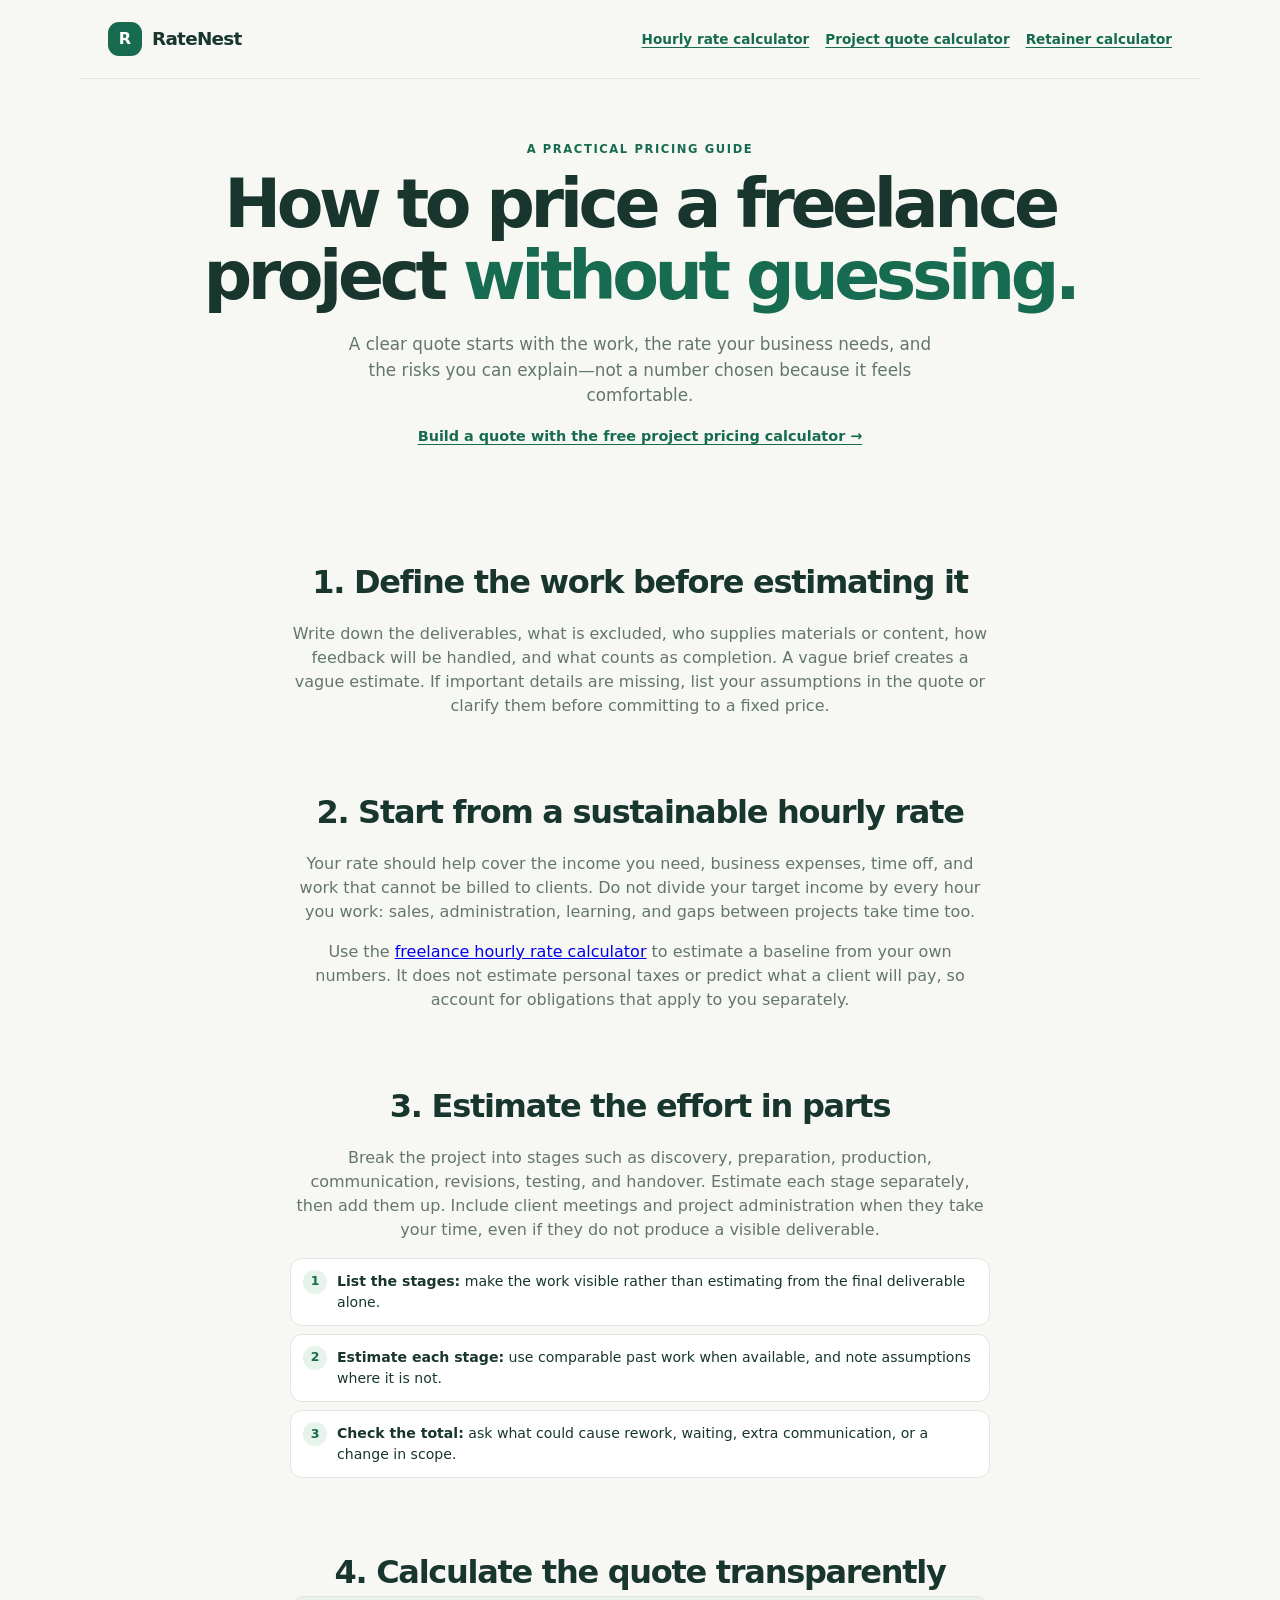
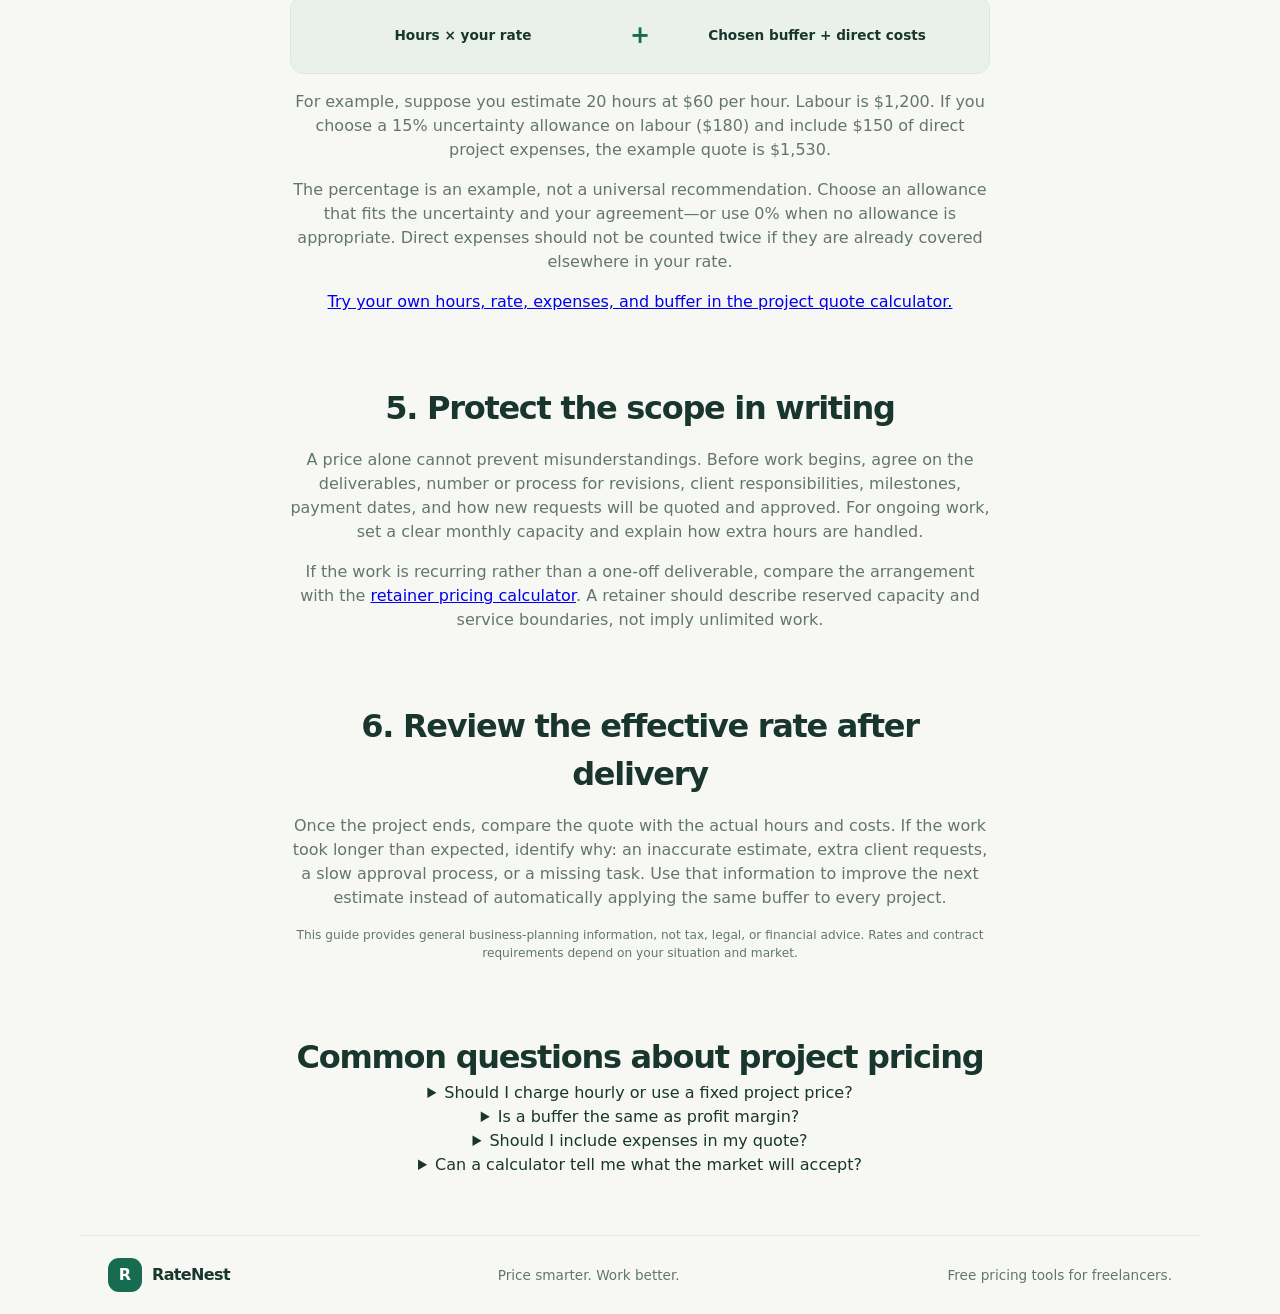
==== how-to-price-a-freelance-project.html @ a3d27e1e "feat: add practical freelance project pricing guide" ====
<!doctype html>
<html lang="en">
<head>
  <meta charset="utf-8">
  <meta name="viewport" content="width=device-width, initial-scale=1">
  <meta name="theme-color" content="#102c26">
  <meta name="description" content="Learn a practical way to price a freelance project: estimate effort, set a sustainable rate, account for direct costs and uncertainty, and define scope clearly.">
  <title>How to Price a Freelance Project — RateNest</title>
  <link rel="canonical" href="https://ratenest.pages.dev/how-to-price-a-freelance-project">
  <meta property="og:type" content="article">
  <meta property="og:site_name" content="RateNest">
  <meta property="og:title" content="How to Price a Freelance Project — RateNest">
  <meta property="og:description" content="A practical, transparent method for estimating project effort, costs, uncertainty, and scope before sending a quote.">
  <meta property="og:url" content="https://ratenest.pages.dev/how-to-price-a-freelance-project">
  <meta name="twitter:card" content="summary">
  <link rel="stylesheet" href="./styles.css">
  <script type="application/ld+json">
  {
    "@context": "https://schema.org",
    "@type": "Article",
    "headline": "How to Price a Freelance Project",
    "description": "A practical method for estimating freelance project effort, direct costs, uncertainty, and scope.",
    "mainEntityOfPage": "https://ratenest.pages.dev/how-to-price-a-freelance-project",
    "publisher": { "@type": "Organization", "name": "RateNest", "url": "https://ratenest.pages.dev/" }
  }
  </script>
</head>
<body>
  <a class="skip-link" href="#guide-content">Skip to the guide</a>
  <header class="site-header">
    <a class="brand" href="./"><span class="brand-mark" aria-hidden="true">R</span> RateNest</a>
    <nav aria-label="Pricing tools">
      <a href="./">Hourly rate calculator</a>
      <a href="./project-pricing.html">Project quote calculator</a>
      <a href="./retainer-pricing.html">Retainer calculator</a>
    </nav>
  </header>
  <main id="guide-content">
    <section class="hero">
      <p class="eyebrow">A PRACTICAL PRICING GUIDE</p>
      <h1>How to price a freelance project <span>without guessing.</span></h1>
      <p class="hero-copy">A clear quote starts with the work, the rate your business needs, and the risks you can explain—not a number chosen because it feels comfortable.</p>
      <p class="tool-link"><a href="./project-pricing.html">Build a quote with the free project pricing calculator →</a></p>
    </section>

    <section class="explainer">
      <h2>1. Define the work before estimating it</h2>
      <p>Write down the deliverables, what is excluded, who supplies materials or content, how feedback will be handled, and what counts as completion. A vague brief creates a vague estimate. If important details are missing, list your assumptions in the quote or clarify them before committing to a fixed price.</p>
    </section>

    <section class="explainer">
      <h2>2. Start from a sustainable hourly rate</h2>
      <p>Your rate should help cover the income you need, business expenses, time off, and work that cannot be billed to clients. Do not divide your target income by every hour you work: sales, administration, learning, and gaps between projects take time too.</p>
      <p>Use the <a href="./">freelance hourly rate calculator</a> to estimate a baseline from your own numbers. It does not estimate personal taxes or predict what a client will pay, so account for obligations that apply to you separately.</p>
    </section>

    <section class="explainer">
      <h2>3. Estimate the effort in parts</h2>
      <p>Break the project into stages such as discovery, preparation, production, communication, revisions, testing, and handover. Estimate each stage separately, then add them up. Include client meetings and project administration when they take your time, even if they do not produce a visible deliverable.</p>
      <ol class="steps">
        <li><strong>List the stages:</strong> make the work visible rather than estimating from the final deliverable alone.</li>
        <li><strong>Estimate each stage:</strong> use comparable past work when available, and note assumptions where it is not.</li>
        <li><strong>Check the total:</strong> ask what could cause rework, waiting, extra communication, or a change in scope.</li>
      </ol>
    </section>

    <section class="explainer">
      <h2>4. Calculate the quote transparently</h2>
      <div class="formula"><span>Hours × your rate</span><span class="formula-line" aria-hidden="true">+</span><span>Chosen buffer + direct costs</span></div>
      <p>For example, suppose you estimate 20 hours at $60 per hour. Labour is $1,200. If you choose a 15% uncertainty allowance on labour ($180) and include $150 of direct project expenses, the example quote is $1,530.</p>
      <p>The percentage is an example, not a universal recommendation. Choose an allowance that fits the uncertainty and your agreement—or use 0% when no allowance is appropriate. Direct expenses should not be counted twice if they are already covered elsewhere in your rate.</p>
      <p><a href="./project-pricing.html">Try your own hours, rate, expenses, and buffer in the project quote calculator.</a></p>
    </section>

    <section class="explainer">
      <h2>5. Protect the scope in writing</h2>
      <p>A price alone cannot prevent misunderstandings. Before work begins, agree on the deliverables, number or process for revisions, client responsibilities, milestones, payment dates, and how new requests will be quoted and approved. For ongoing work, set a clear monthly capacity and explain how extra hours are handled.</p>
      <p>If the work is recurring rather than a one-off deliverable, compare the arrangement with the <a href="./retainer-pricing.html">retainer pricing calculator</a>. A retainer should describe reserved capacity and service boundaries, not imply unlimited work.</p>
    </section>

    <section class="explainer">
      <h2>6. Review the effective rate after delivery</h2>
      <p>Once the project ends, compare the quote with the actual hours and costs. If the work took longer than expected, identify why: an inaccurate estimate, extra client requests, a slow approval process, or a missing task. Use that information to improve the next estimate instead of automatically applying the same buffer to every project.</p>
      <p class="fine-print">This guide provides general business-planning information, not tax, legal, or financial advice. Rates and contract requirements depend on your situation and market.</p>
    </section>

    <section class="explainer guide-faq" aria-labelledby="guide-faq-heading">
      <h2 id="guide-faq-heading">Common questions about project pricing</h2>
      <details>
        <summary>Should I charge hourly or use a fixed project price?</summary>
        <p>Hourly billing can fit work where scope is uncertain or changes frequently. A fixed price can suit defined deliverables when you can estimate the work and agree on how changes are handled. Neither model removes the need to define expectations.</p>
      </details>
      <details>
        <summary>Is a buffer the same as profit margin?</summary>
        <p>No. Adding a percentage to labour is a markup-style allowance. A target profit margin is calculated differently, so do not label the buffer as a guaranteed margin or profit.</p>
      </details>
      <details>
        <summary>Should I include expenses in my quote?</summary>
        <p>Include direct costs the client price needs to cover, such as project materials or subcontractors. Make clear what is included and avoid counting a cost twice.</p>
      </details>
      <details>
        <summary>Can a calculator tell me what the market will accept?</summary>
        <p>No. A calculator makes your assumptions and arithmetic clearer. Client budgets, specialist experience, alternatives, the value of the outcome, and your market also affect what price is viable.</p>
      </details>
    </section>
  </main>
  <footer><a class="brand footer-brand" href="./"><span class="brand-mark" aria-hidden="true">R</span> RateNest</a><span>Price smarter. Work better.</span><span>Free pricing tools for freelancers.</span></footer>
</body>
</html>
---- styles.css ----
:root{color-scheme:light;--ink:#18352e;--muted:#64756f;--green:#176b50;--mint:#e5f3eb;--paper:#f7f8f4;--line:#e0e7e1;--white:#fff;--gold:#f4c76a;font-family:Inter,ui-sans-serif,system-ui,-apple-system,BlinkMacSystemFont,"Segoe UI",sans-serif}*{box-sizing:border-box}body{margin:0;background:var(--paper);color:var(--ink);line-height:1.5}.site-header,footer{max-width:1120px;margin:auto;padding:22px 28px;display:flex;align-items:center;justify-content:space-between;gap:16px}.site-header{border-bottom:1px solid var(--line)}.brand{display:inline-flex;align-items:center;gap:10px;text-decoration:none;color:var(--ink);font-size:1.15rem;font-weight:800;letter-spacing:-.04em}.brand-mark{display:grid;place-items:center;width:34px;height:34px;border-radius:11px;background:var(--green);color:white;font-size:1rem;letter-spacing:0}.header-note,footer span{font-size:.85rem;color:var(--muted)}main{max-width:1000px;margin:auto;padding:0 24px}.hero{text-align:center;padding:62px 0 40px}.eyebrow{font-size:.72rem;letter-spacing:.14em;font-weight:800;color:var(--green);margin:0 0 10px}.hero h1{font-size:clamp(2.2rem,6vw,4.25rem);letter-spacing:-.065em;line-height:1.06;margin:0;font-weight:800}.hero h1 span{color:var(--green)}.hero-copy{max-width:610px;margin:20px auto 0;color:var(--muted);font-size:1.05rem}.calculator-layout{display:grid;grid-template-columns:minmax(0,1.12fr) minmax(280px,.88fr);gap:22px;align-items:stretch}.calculator-card,.result-card{border:1px solid var(--line);border-radius:22px;padding:28px;background:var(--white);box-shadow:0 12px 35px #173d2910}.section-heading{display:flex;flex-wrap:wrap;align-items:center;justify-content:space-between;gap:12px;margin-bottom:24px}.section-heading h2,.explainer h2{font-size:1.5rem;letter-spacing:-.04em;margin:0}.currency-control{display:grid;gap:4px;font-size:.7rem;color:var(--muted)}select,input{font:inherit}.currency-control select{border:1px solid var(--line);background:#fff;border-radius:9px;padding:8px;color:var(--ink);font-weight:700}.field{margin:0 0 20px}.field label,.range-label label{font-weight:700;font-size:.9rem}.required{color:var(--green)}.field-help{font-size:.78rem;color:var(--muted);margin:4px 0 9px}.field input[type=number],.field input[type=text]{width:100%;padding:12px 13px;border:1px solid #d7e0d9;border-radius:10px;background:#fcfdfb;color:var(--ink);font-size:1rem;outline:none}.field input:focus,select:focus,button:focus-visible{outline:3px solid #8ac8a7;outline-offset:2px}.field-row{display:grid;grid-template-columns:1fr 1fr;gap:16px}.range-label{display:flex;justify-content:space-between;align-items:center}.range-label output{font-weight:800;color:var(--green);background:var(--mint);border-radius:7px;padding:3px 9px;font-size:.85rem}input[type=range]{width:100%;accent-color:var(--green);margin:12px 0 0}.range-ends{display:flex;justify-content:space-between;font-size:.7rem;color:var(--muted)}.calculate-button{width:100%;border:0;border-radius:11px;background:var(--green);color:white;padding:15px 18px;font-weight:800;font-size:.95rem;cursor:pointer;display:flex;justify-content:space-between;align-items:center}.calculate-button:hover{background:#10553f}.privacy-note{font-size:.75rem;color:var(--muted);text-align:center;margin:13px 0 0}.result-card{background:#12372d;color:white;border-color:#12372d;display:flex;flex-direction:column}.result-top{display:flex;align-items:center;gap:10px}.result-icon{display:grid;place-items:center;background:#285747;color:#c6f1d7;width:34px;height:34px;border-radius:10px;font-size:1.2rem}.result-label{font-size:.7rem;letter-spacing:.11em;font-weight:800;color:#c5d9ce}.rate-result{font-size:clamp(2.7rem,5vw,3.65rem);letter-spacing:-.065em;line-height:1.1;font-weight:800;margin:26px 0 9px;overflow-wrap:anywhere}.rate-result span{font-size:1rem;letter-spacing:0;color:#c5d9ce;font-weight:500;margin-left:5px}.result-summary{font-size:.84rem;color:#d2e1d9;margin:0}.result-divider{height:1px;background:#ffffff25;margin:25px 0 17px}.result-stat{display:flex;flex-wrap:wrap;justify-content:space-between;gap:4px 12px;margin:0 0 15px;font-size:.79rem}.result-stat span{color:#c5d9ce}.result-stat strong{overflow-wrap:anywhere;text-align:right}.result-tip{display:flex;gap:10px;padding:14px;background:#204b3c;border-radius:12px;margin-top:auto;color:#f7d98e}.result-tip p{font-size:.76rem;color:#e0ebe4;margin:0}.result-tip strong{color:#fff}.copy-button{background:transparent;border:1px solid #759b89;color:white;border-radius:10px;padding:11px;margin-top:16px;font:inherit;font-weight:700;cursor:pointer}.copy-button:hover{background:#ffffff12}.copy-status{font-size:.75rem;min-height:1em;text-align:center;margin:7px 0 0;color:#d0f3dc}.explainer{max-width:700px;margin:70px auto 58px;text-align:center}.explainer h2{font-size:2rem}.explainer>p:not(.eyebrow){color:var(--muted)}.formula{display:grid;grid-template-columns:1fr auto 1fr;align-items:center;gap:15px;background:#eaf1eb;border:1px solid #dce7dd;padding:20px;border-radius:14px;font-size:.85rem;font-weight:700}.formula-line{font-size:1.5rem;color:var(--green)}.fine-print{font-size:.76rem!important}footer{border-top:1px solid var(--line);flex-wrap:wrap}.footer-brand{font-size:1rem}@media(max-width:740px){.site-header,footer{padding:17px 20px}main{padding:0 16px}.hero{padding:43px 0 28px}.hero-copy{font-size:.95rem}.calculator-layout{grid-template-columns:minmax(0,1fr)}.calculator-card,.result-card{padding:22px;border-radius:18px}.result-card{min-height:390px}.explainer{margin:48px auto}.formula{grid-template-columns:1fr;gap:8px}.formula-line{line-height:1}.header-note{font-size:.75rem}footer{justify-content:center;text-align:center}footer span{width:100%}}@media(prefers-reduced-motion:reduce){*{scroll-behavior:auto!important;transition:none!important}}
/* --- Additions: accessibility, validation, new content sections, print --- */
.sr-only{position:absolute;width:1px;height:1px;margin:-1px;padding:0;overflow:hidden;clip:rect(0,0,0,0);white-space:nowrap;border:0}
.skip-link{position:absolute;left:12px;top:-60px;background:var(--green);color:#fff;padding:10px 14px;border-radius:8px;z-index:10;font-weight:700}
.skip-link:focus{top:12px}
.noscript-note{background:#fff7e0;border:1px solid #ecd9a0;border-radius:10px;padding:12px 14px;font-size:.85rem;margin:0 0 16px}
.currency-control{font-size:.75rem}
.currency-control select{min-height:44px;min-width:84px}
.range-ends{font-size:.75rem}
.field-error{color:#b42318;font-size:.8rem;font-weight:600;margin:6px 0 0}
.field-error[hidden]{display:none}
.field input[aria-invalid=true]{border-color:#b42318;background:#fff8f7}
input[type=range]:focus-visible{outline:3px solid #8ac8a7;outline-offset:4px}
.rate-result.is-empty{color:#c5d9ce}
.copy-button:disabled{opacity:.5;cursor:not-allowed}
.explainer h3{font-size:1.05rem;letter-spacing:-.02em;margin:26px 0 10px}
.steps{list-style:none;counter-reset:step;padding:0;margin:0 0 20px;text-align:left;display:grid;gap:8px}
.steps li{counter-increment:step;background:var(--white);border:1px solid var(--line);border-radius:12px;padding:12px 14px 12px 46px;position:relative;font-size:.88rem;overflow-wrap:anywhere}
.steps li::before{content:counter(step);position:absolute;left:12px;top:11px;width:24px;height:24px;border-radius:50%;background:var(--mint);color:var(--green);font-weight:800;font-size:.78rem;display:grid;place-items:center}
.scenarios{max-width:760px}
.scenario-table{width:100%;border-collapse:collapse;background:var(--white);border:1px solid var(--line);border-radius:14px;overflow:hidden;font-size:.88rem;text-align:left}
.scenario-table th,.scenario-table td{padding:12px 14px;border-bottom:1px solid var(--line)}
.scenario-table thead th{background:#eaf1eb;font-size:.78rem}
.scenario-table tbody tr:last-child>*{border-bottom:0}
.scenario-table td:last-child{font-weight:800;color:var(--green)}
.faq{text-align:left;max-width:700px}
.faq h2{text-align:center;margin-bottom:18px}
.faq details{background:var(--white);border:1px solid var(--line);border-radius:12px;margin:0 0 10px;padding:0 16px}
.faq summary{cursor:pointer;font-weight:700;padding:14px 0;min-height:44px}
.faq details[open] summary{border-bottom:1px solid var(--line);margin-bottom:12px}
.faq details p{margin:0 0 14px;font-size:.9rem;color:var(--muted)}
@media(max-width:740px){.scenario-table th,.scenario-table td{padding:10px 8px;font-size:.8rem}}
@media print{.site-header,.skip-link,.calculate-button,.privacy-note,.copy-button,.copy-status,footer,.faq{display:none!important}body{background:#fff}.calculator-layout{grid-template-columns:1fr 1fr}.calculator-card,.result-card{box-shadow:none}.result-card{background:#fff;color:#000;border:1px solid #999}.result-card *{color:#000!important}.hero{padding:16px 0}}
@media(max-width:740px){.field-row .field label{display:block;min-height:3em}}
/* Reflow and focus fixes found in the accessibility measurements */
.site-header{flex-wrap:wrap}
.table-scroll{overflow-x:auto}
.table-scroll:focus-visible{outline:3px solid #8ac8a7;outline-offset:2px}
a:focus-visible,summary:focus-visible{outline:3px solid #176b50;outline-offset:3px;border-radius:6px}
.skip-link:focus-visible{outline-color:#fff;outline-offset:-4px}
.hero h1{overflow-wrap:break-word}
/* --- Phase 2: optional adjustments --- */
.adjustments{border:1px solid var(--line);border-radius:12px;padding:0 14px;margin:0 0 20px;background:#fcfdfb}
.adjustments summary{cursor:pointer;font-weight:700;font-size:.9rem;padding:12px 0;min-height:44px;display:flex;align-items:center}
.adjustments[open] summary{border-bottom:1px solid var(--line);margin-bottom:12px}
.adjustments-intro{margin:0 0 14px!important}
.adjusted-block{border-top:1px solid #ffffff25;margin:4px 0 16px;padding-top:16px}
.adjusted-label{font-size:.7rem;letter-spacing:.11em;font-weight:800;color:#c5d9ce;margin:0}
.adjusted-rate{font-size:clamp(1.9rem,4vw,2.4rem);letter-spacing:-.05em;line-height:1.15;font-weight:800;margin:8px 0 14px;overflow-wrap:anywhere}
.adjusted-rate span{font-size:.95rem;letter-spacing:0;color:#c5d9ce;font-weight:500;margin-left:5px}
.adjusted-block[hidden]{display:none}

/* Project quote tool discovery link */
.tool-link{margin:18px 0 0;font-size:.9rem;font-weight:700}.tool-link a{color:var(--green);text-decoration-thickness:1px;text-underline-offset:3px}
.tool-link a:focus-visible{outline:3px solid #176b50;outline-offset:3px;border-radius:4px}

/* Project quote page header navigation */
.site-header nav{display:flex;flex-wrap:wrap;align-items:center;justify-content:flex-end;gap:4px 16px}
.site-header nav a{color:var(--green);font-size:.85rem;font-weight:700;text-decoration-thickness:1px;text-underline-offset:3px}

.result-equivalent-note{color:#d2e1d9;font-size:.72rem;margin:10px 0 0}
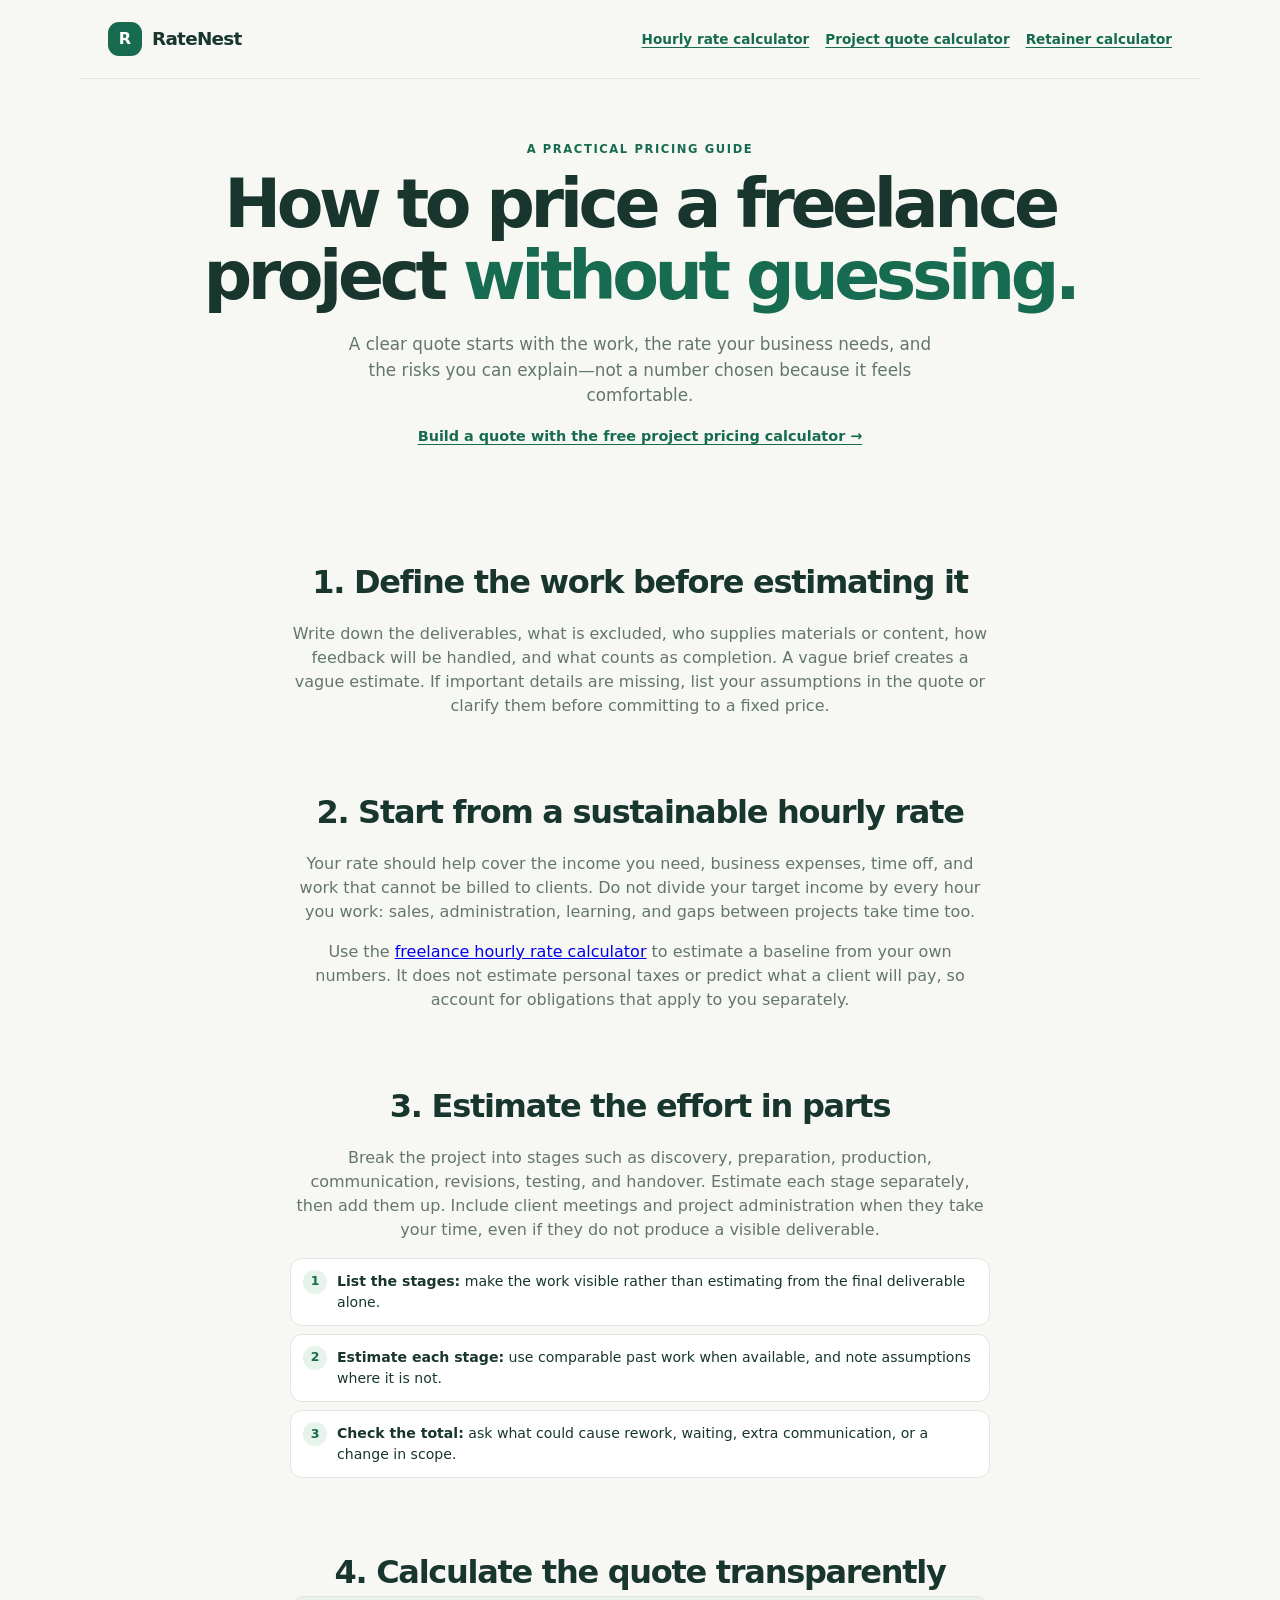
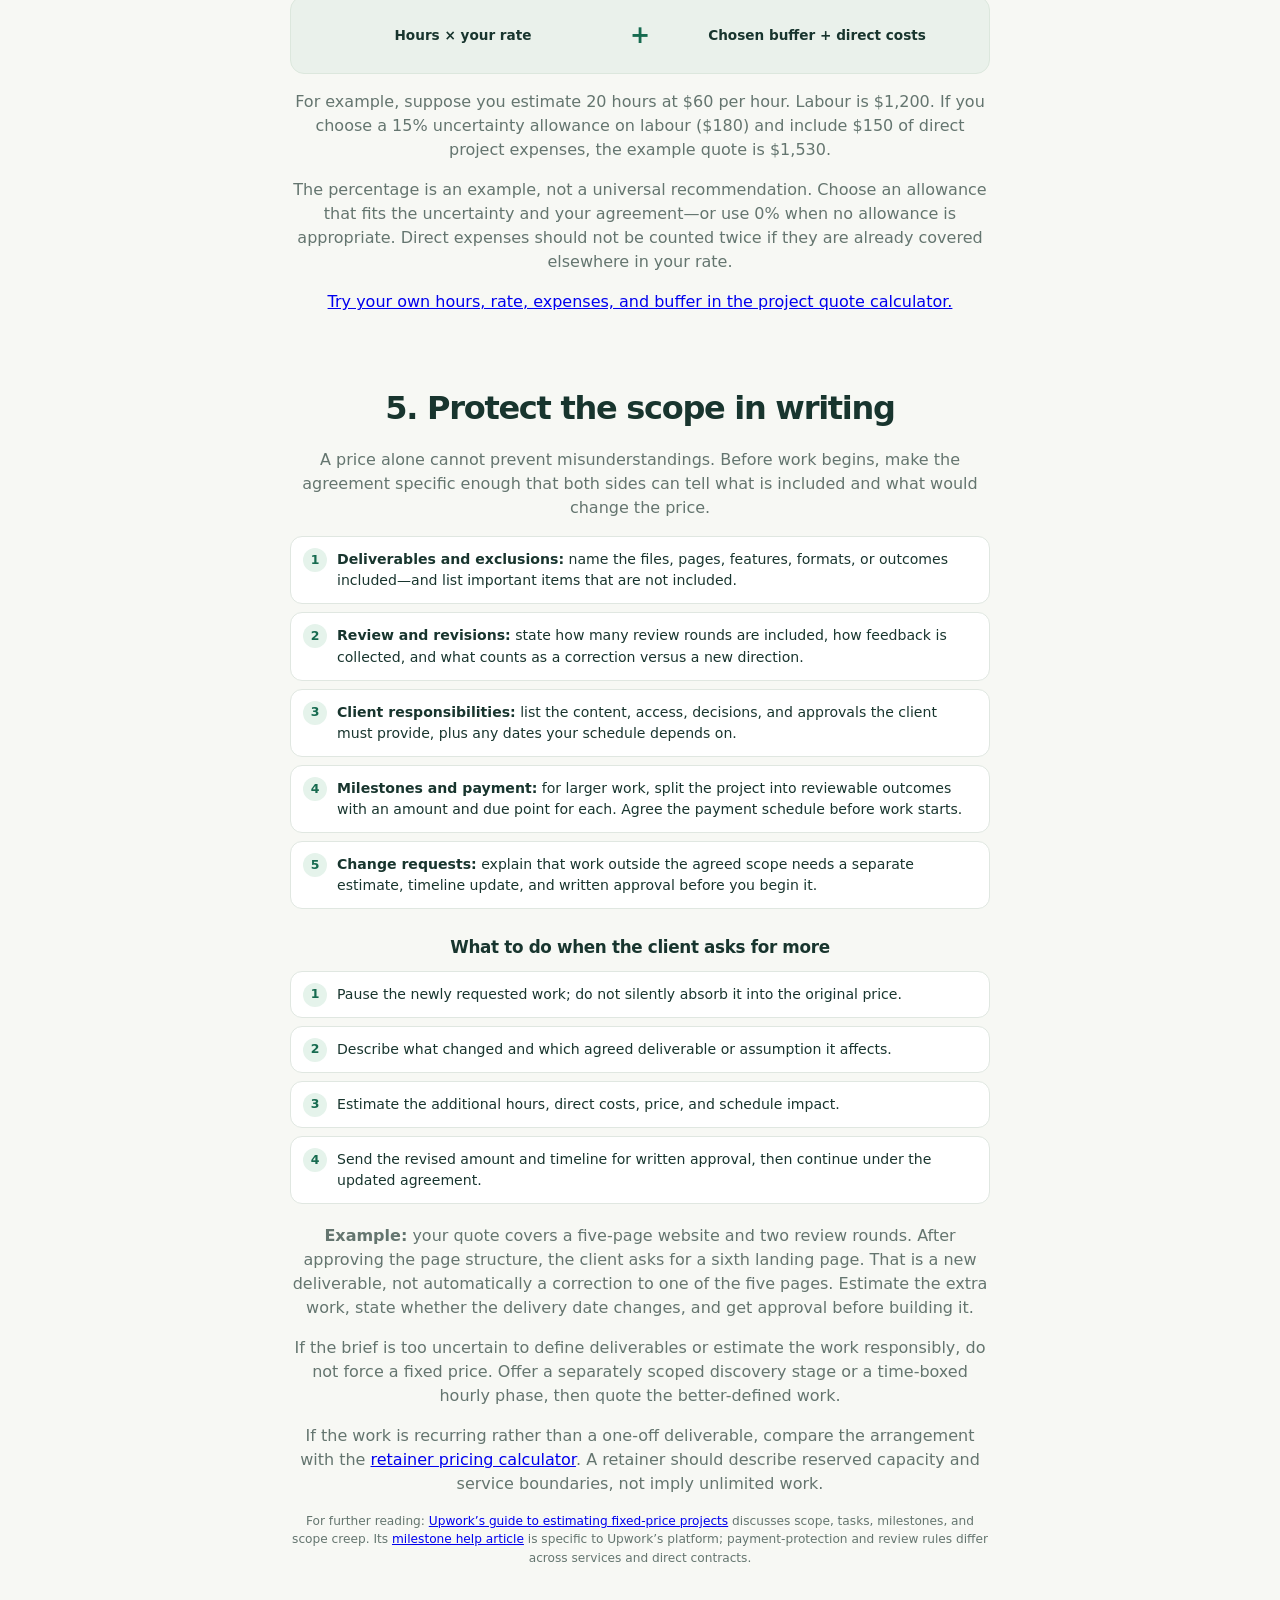
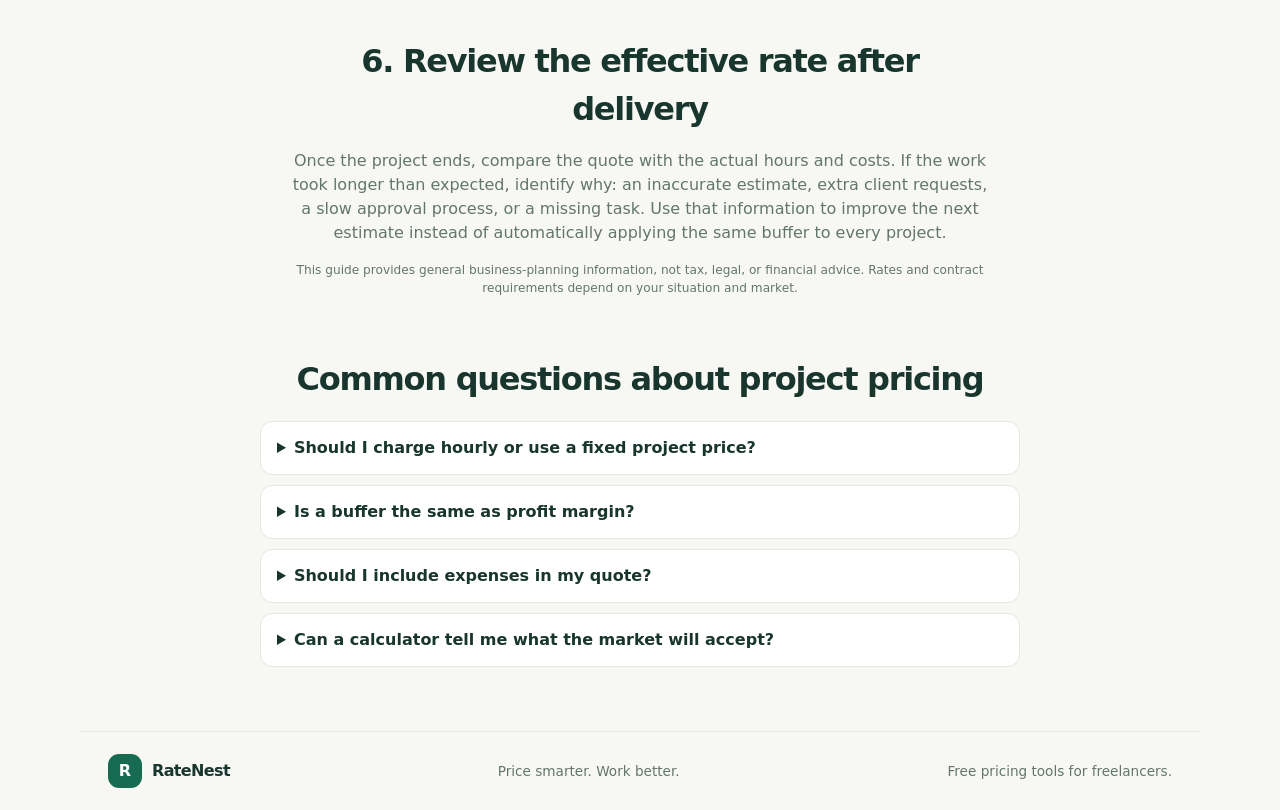
==== commit f5276514: "content: add practical scope and change-request workflow" ====
--- a/how-to-price-a-freelance-project.html
+++ b/how-to-price-a-freelance-project.html
@@ -74,8 +74,25 @@
 
     <section class="explainer">
       <h2>5. Protect the scope in writing</h2>
-      <p>A price alone cannot prevent misunderstandings. Before work begins, agree on the deliverables, number or process for revisions, client responsibilities, milestones, payment dates, and how new requests will be quoted and approved. For ongoing work, set a clear monthly capacity and explain how extra hours are handled.</p>
+      <p>A price alone cannot prevent misunderstandings. Before work begins, make the agreement specific enough that both sides can tell what is included and what would change the price.</p>
+      <ul class="steps">
+        <li><strong>Deliverables and exclusions:</strong> name the files, pages, features, formats, or outcomes included—and list important items that are not included.</li>
+        <li><strong>Review and revisions:</strong> state how many review rounds are included, how feedback is collected, and what counts as a correction versus a new direction.</li>
+        <li><strong>Client responsibilities:</strong> list the content, access, decisions, and approvals the client must provide, plus any dates your schedule depends on.</li>
+        <li><strong>Milestones and payment:</strong> for larger work, split the project into reviewable outcomes with an amount and due point for each. Agree the payment schedule before work starts.</li>
+        <li><strong>Change requests:</strong> explain that work outside the agreed scope needs a separate estimate, timeline update, and written approval before you begin it.</li>
+      </ul>
+      <h3>What to do when the client asks for more</h3>
+      <ol class="steps">
+        <li>Pause the newly requested work; do not silently absorb it into the original price.</li>
+        <li>Describe what changed and which agreed deliverable or assumption it affects.</li>
+        <li>Estimate the additional hours, direct costs, price, and schedule impact.</li>
+        <li>Send the revised amount and timeline for written approval, then continue under the updated agreement.</li>
+      </ol>
+      <p><strong>Example:</strong> your quote covers a five-page website and two review rounds. After approving the page structure, the client asks for a sixth landing page. That is a new deliverable, not automatically a correction to one of the five pages. Estimate the extra work, state whether the delivery date changes, and get approval before building it.</p>
+      <p>If the brief is too uncertain to define deliverables or estimate the work responsibly, do not force a fixed price. Offer a separately scoped discovery stage or a time-boxed hourly phase, then quote the better-defined work.</p>
       <p>If the work is recurring rather than a one-off deliverable, compare the arrangement with the <a href="./retainer-pricing.html">retainer pricing calculator</a>. A retainer should describe reserved capacity and service boundaries, not imply unlimited work.</p>
+      <p class="fine-print">For further reading: <a href="https://www.upwork.com/resources/how-to-estimate-fixed-price-projects" rel="noopener noreferrer">Upwork’s guide to estimating fixed-price projects</a> discusses scope, tasks, milestones, and scope creep. Its <a href="https://support.upwork.com/hc/en-us/articles/211068218-How-to-use-milestones-in-fixed-price-jobs" rel="noopener noreferrer">milestone help article</a> is specific to Upwork’s platform; payment-protection and review rules differ across services and direct contracts.</p>
     </section>
 
     <section class="explainer">
--- a/styles.css
+++ b/styles.css
@@ -9,6 +9,7 @@
 .range-ends{font-size:.75rem}
 .field-error{color:#b42318;font-size:.8rem;font-weight:600;margin:6px 0 0}
 .field-error[hidden]{display:none}
+.result-stat[hidden]{display:none}
 .field input[aria-invalid=true]{border-color:#b42318;background:#fff8f7}
 input[type=range]:focus-visible{outline:3px solid #8ac8a7;outline-offset:4px}
 .rate-result.is-empty{color:#c5d9ce}
@@ -59,3 +60,48 @@
 .site-header nav a{color:var(--green);font-size:.85rem;font-weight:700;text-decoration-thickness:1px;text-underline-offset:3px}
 
 .result-equivalent-note{color:#d2e1d9;font-size:.72rem;margin:10px 0 0}
+
+
+/* Long-form pricing guide content and native disclosure controls */
+.guide-faq{display:block!important;text-align:left;max-width:760px;margin:48px auto 64px}
+.guide-faq h2{text-align:center;margin-bottom:18px}
+.guide-faq details{background:var(--white);border:1px solid var(--line);border-radius:12px;margin:0 0 10px;padding:0 16px}
+.guide-faq summary{cursor:pointer;font-weight:700;padding:14px 0;min-height:44px}
+.guide-faq details[open] summary{border-bottom:1px solid var(--line);margin-bottom:12px}
+.guide-faq details p{margin:0 0 14px;font-size:.9rem;color:var(--muted)}
+/* Long words in headings and paragraphs must wrap at 320px with 200% text (WCAG reflow). */
+.explainer{overflow-wrap:break-word}
+/* Optional project-hours breakdown: wrap categories instead of forcing two fixed columns (320px / 200% text reflow). */
+.hours-breakdown .field-row,.payout-fees .field-row{grid-template-columns:repeat(auto-fit,minmax(min(100%,11rem),1fr))}
+.hours-breakdown .field-row .field,.payout-fees .field-row .field{min-width:0}
+.hours-breakdown .field-row .field label,.payout-fees .field-row .field label{display:block;min-height:0}
+#fee-note{margin:0 0 15px}
+.hours-breakdown .copy-button{color:var(--ink);border-color:#9bb3a6}
+.hours-breakdown .copy-status{color:var(--ink);text-align:left}
+
+/* Printable client-facing project quote: keep internal actual-hours analysis off the shared sheet. */
+.print-only{display:none}
+@page{size:auto;margin:16mm}
+@media print{
+  body{background:#fff!important;color:#172b25!important;font-size:11pt;-webkit-print-color-adjust:exact;print-color-adjust:exact}
+  .site-header,.skip-link,.hero,.calculator-card,.explainer,footer{display:none!important}
+  main{max-width:none;margin:0;padding:0}
+  .calculator-layout{display:block;margin:0}
+  .result-card{display:block;width:100%;min-height:0;padding:0;border:0;border-radius:0;box-shadow:none;background:#fff!important;color:#172b25!important}
+  .result-card *{color:#172b25!important}
+  .result-top,.copy-button,.copy-status,.internal-stat,#actual-hours-note,.result-tip{display:none!important}
+  .print-only{display:block!important}
+  .quote-document-heading{margin:0 0 20pt;padding-bottom:12pt;border-bottom:2px solid #176b50}
+  .quote-document-heading .eyebrow{margin-bottom:4pt}
+  .quote-document-heading h2{font-size:22pt;margin:0;overflow-wrap:anywhere}
+  .rate-result{font-size:30pt;margin:18pt 0 8pt;overflow-wrap:anywhere}
+  .result-summary{color:#34463f!important;font-size:11pt}
+  .result-divider{background:#b9c8bf;height:1px;margin:18pt 0 12pt}
+  .result-stat{font-size:10.5pt;margin-bottom:10pt;break-inside:avoid}
+  .result-stat span{color:#34463f!important}
+  .result-stat strong{text-align:right}
+  .result-tip{margin-top:18pt;padding:12pt;background:#f1f5f2!important;border:1px solid #cbd8cf;border-radius:6pt;break-inside:avoid}
+  .result-tip p{font-size:9.5pt;color:#34463f!important}
+  .result-tip strong{color:#172b25!important}
+  .quote-print-note{margin-top:16pt;padding-top:10pt;border-top:1px solid #cbd8cf;font-size:9pt;color:#52635b!important}
+}
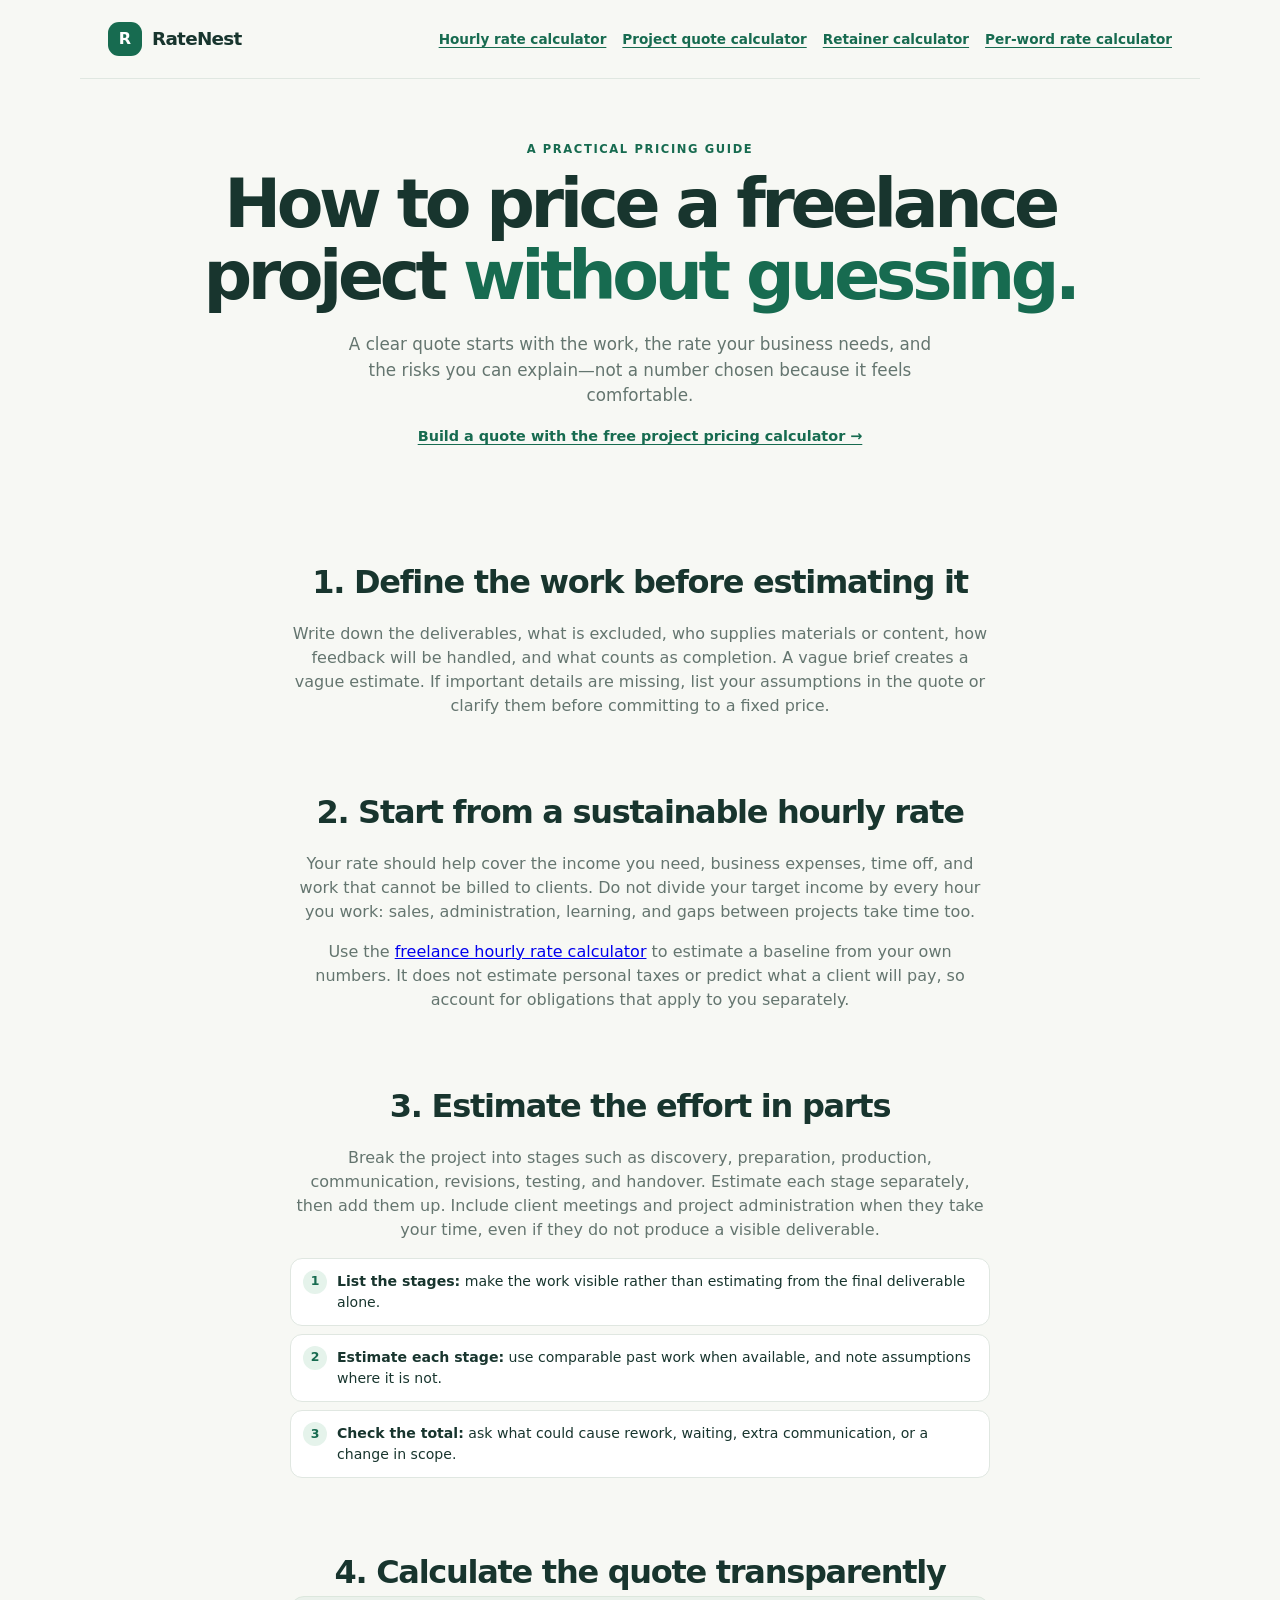
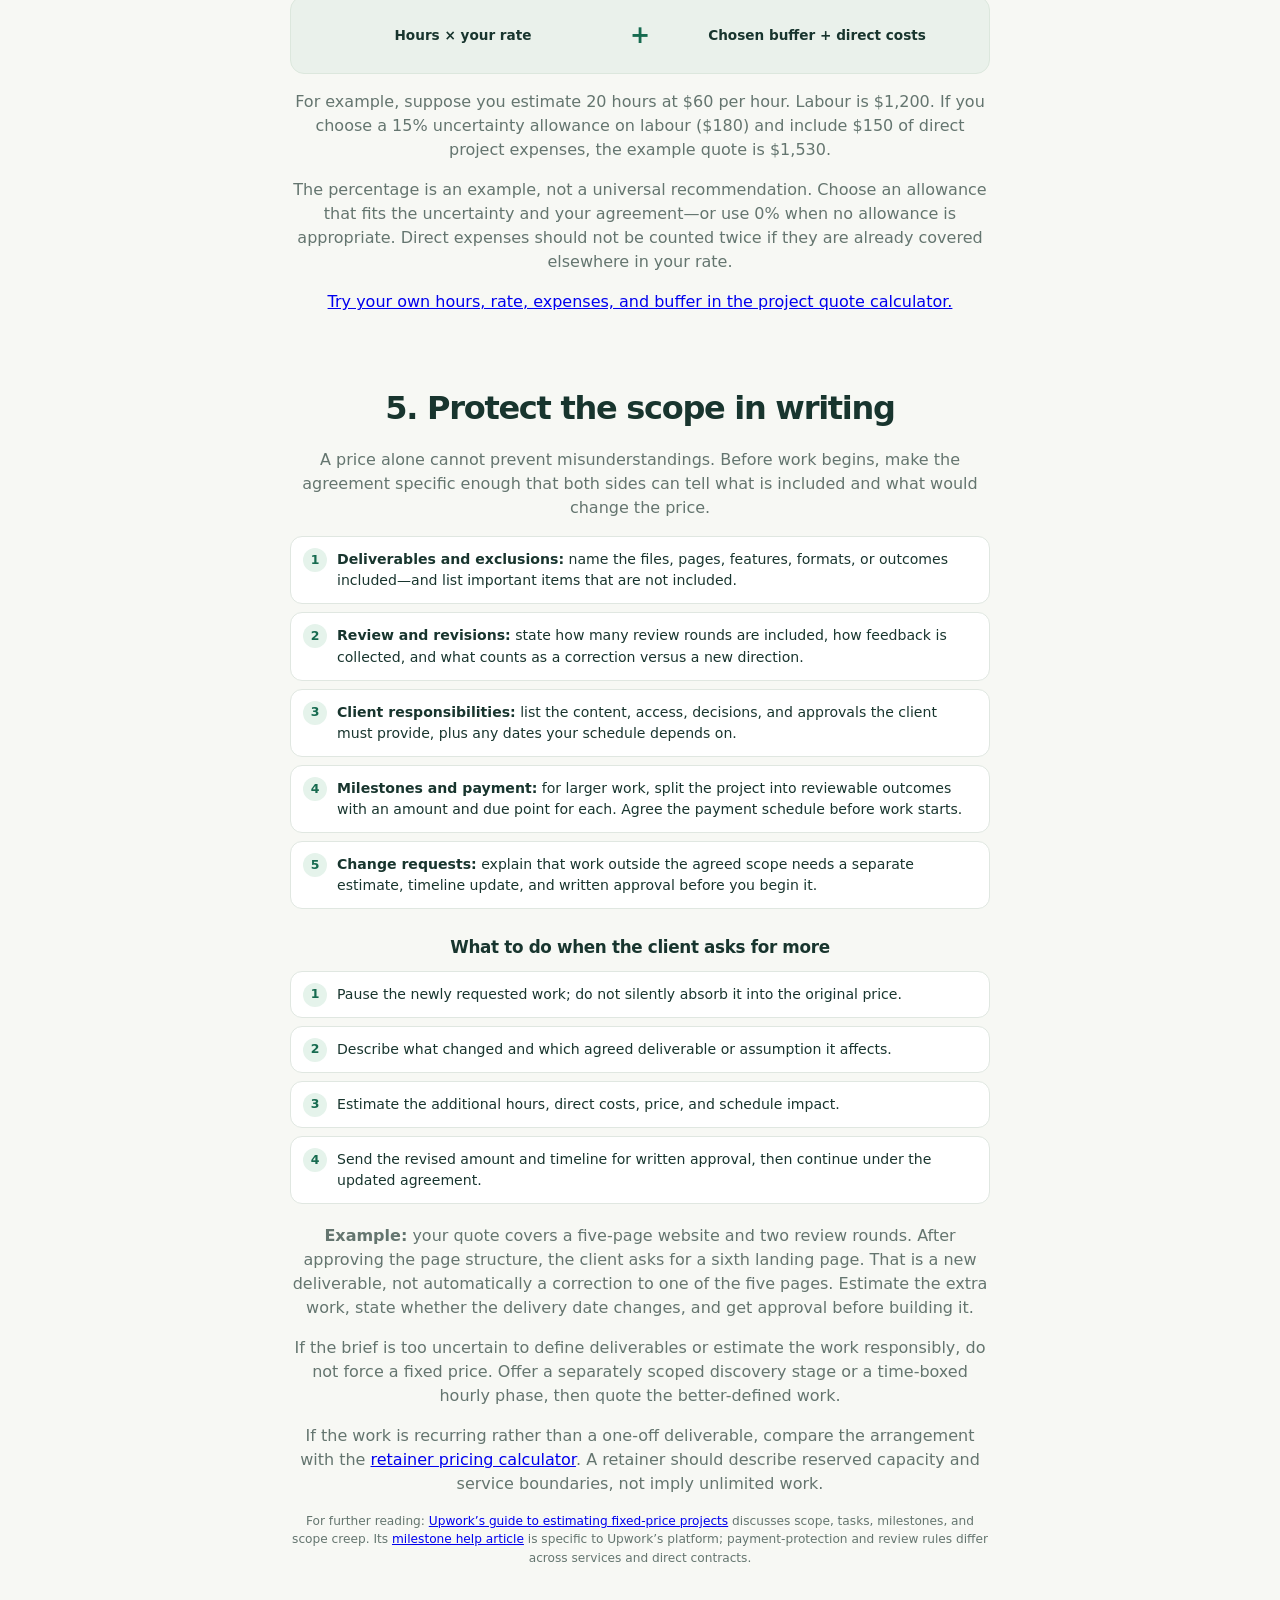
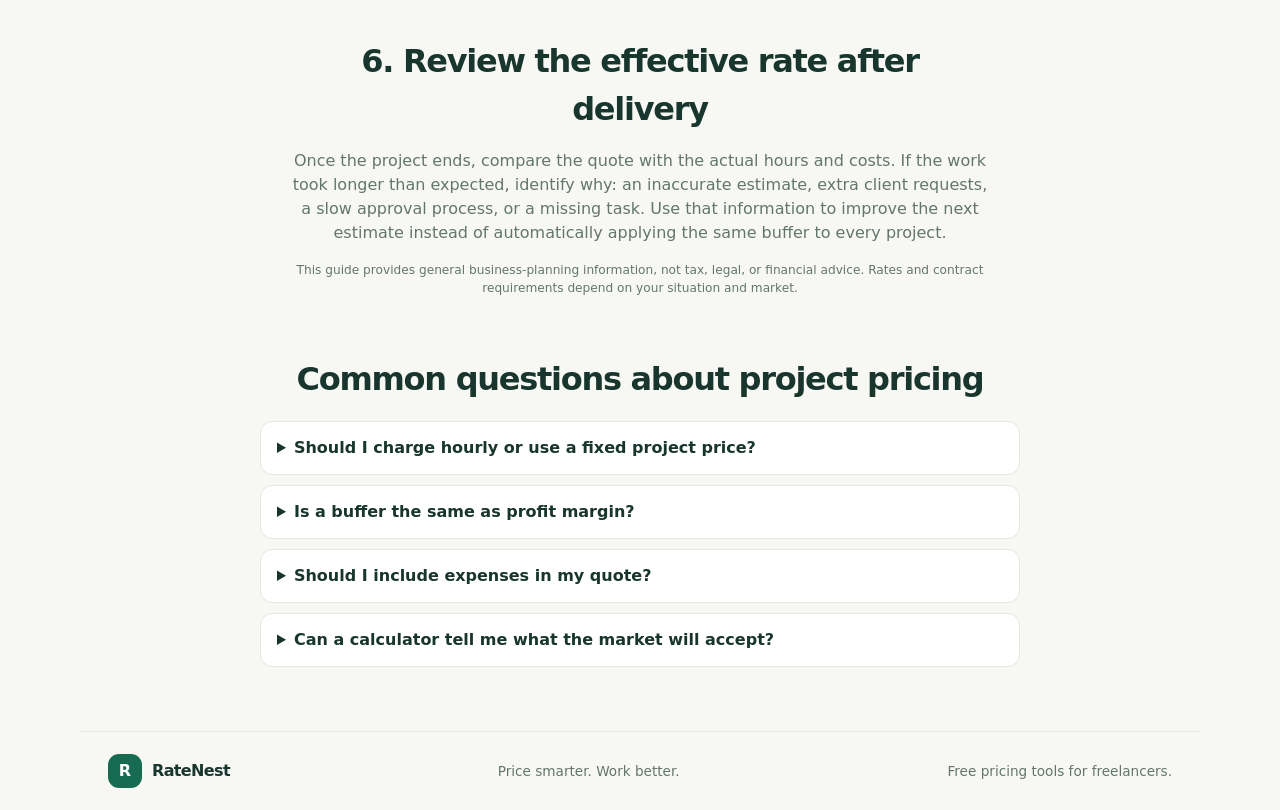
==== commit c27cd8a0: "Add per-word rate to hourly rate calculator for writers New page /per-word-rate-calculator: converts" ====
--- a/how-to-price-a-freelance-project.html
+++ b/how-to-price-a-freelance-project.html
@@ -33,6 +33,7 @@
       <a href="./">Hourly rate calculator</a>
       <a href="./project-pricing.html">Project quote calculator</a>
       <a href="./retainer-pricing.html">Retainer calculator</a>
+      <a href="./per-word-rate-calculator.html">Per-word rate calculator</a>
     </nav>
   </header>
   <main id="guide-content">
--- a/styles.css
+++ b/styles.css
@@ -91,6 +91,7 @@
   .result-card *{color:#172b25!important}
   .result-top,.copy-button,.copy-status,.internal-stat,#actual-hours-note,.result-tip{display:none!important}
   .print-only{display:block!important}
+  .result-stat.print-only{display:flex!important}
   .quote-document-heading{margin:0 0 20pt;padding-bottom:12pt;border-bottom:2px solid #176b50}
   .quote-document-heading .eyebrow{margin-bottom:4pt}
   .quote-document-heading h2{font-size:22pt;margin:0;overflow-wrap:anywhere}
@@ -105,3 +106,11 @@
   .result-tip strong{color:#172b25!important}
   .quote-print-note{margin-top:16pt;padding-top:10pt;border-top:1px solid #cbd8cf;font-size:9pt;color:#52635b!important}
 }
+.next-steps{margin-top:16px;display:grid;gap:8px}
+.next-steps[hidden]{display:none}
+.next-steps-label{font-size:.7rem;letter-spacing:.11em;font-weight:800;color:#c5d9ce;margin:0}
+.next-steps a{color:#fff;font-weight:700;font-size:.85rem;text-decoration:underline;text-decoration-thickness:1px;text-underline-offset:3px;overflow-wrap:anywhere}
+.next-steps a:focus-visible{outline:3px solid #8ac8a7;outline-offset:3px;border-radius:4px}
+.next-steps-note{font-size:.72rem;color:#d2e1d9;margin:2px 0 0}
+.rate-carried{color:var(--green);font-weight:700}
+@media print{.next-steps{display:none!important}}
